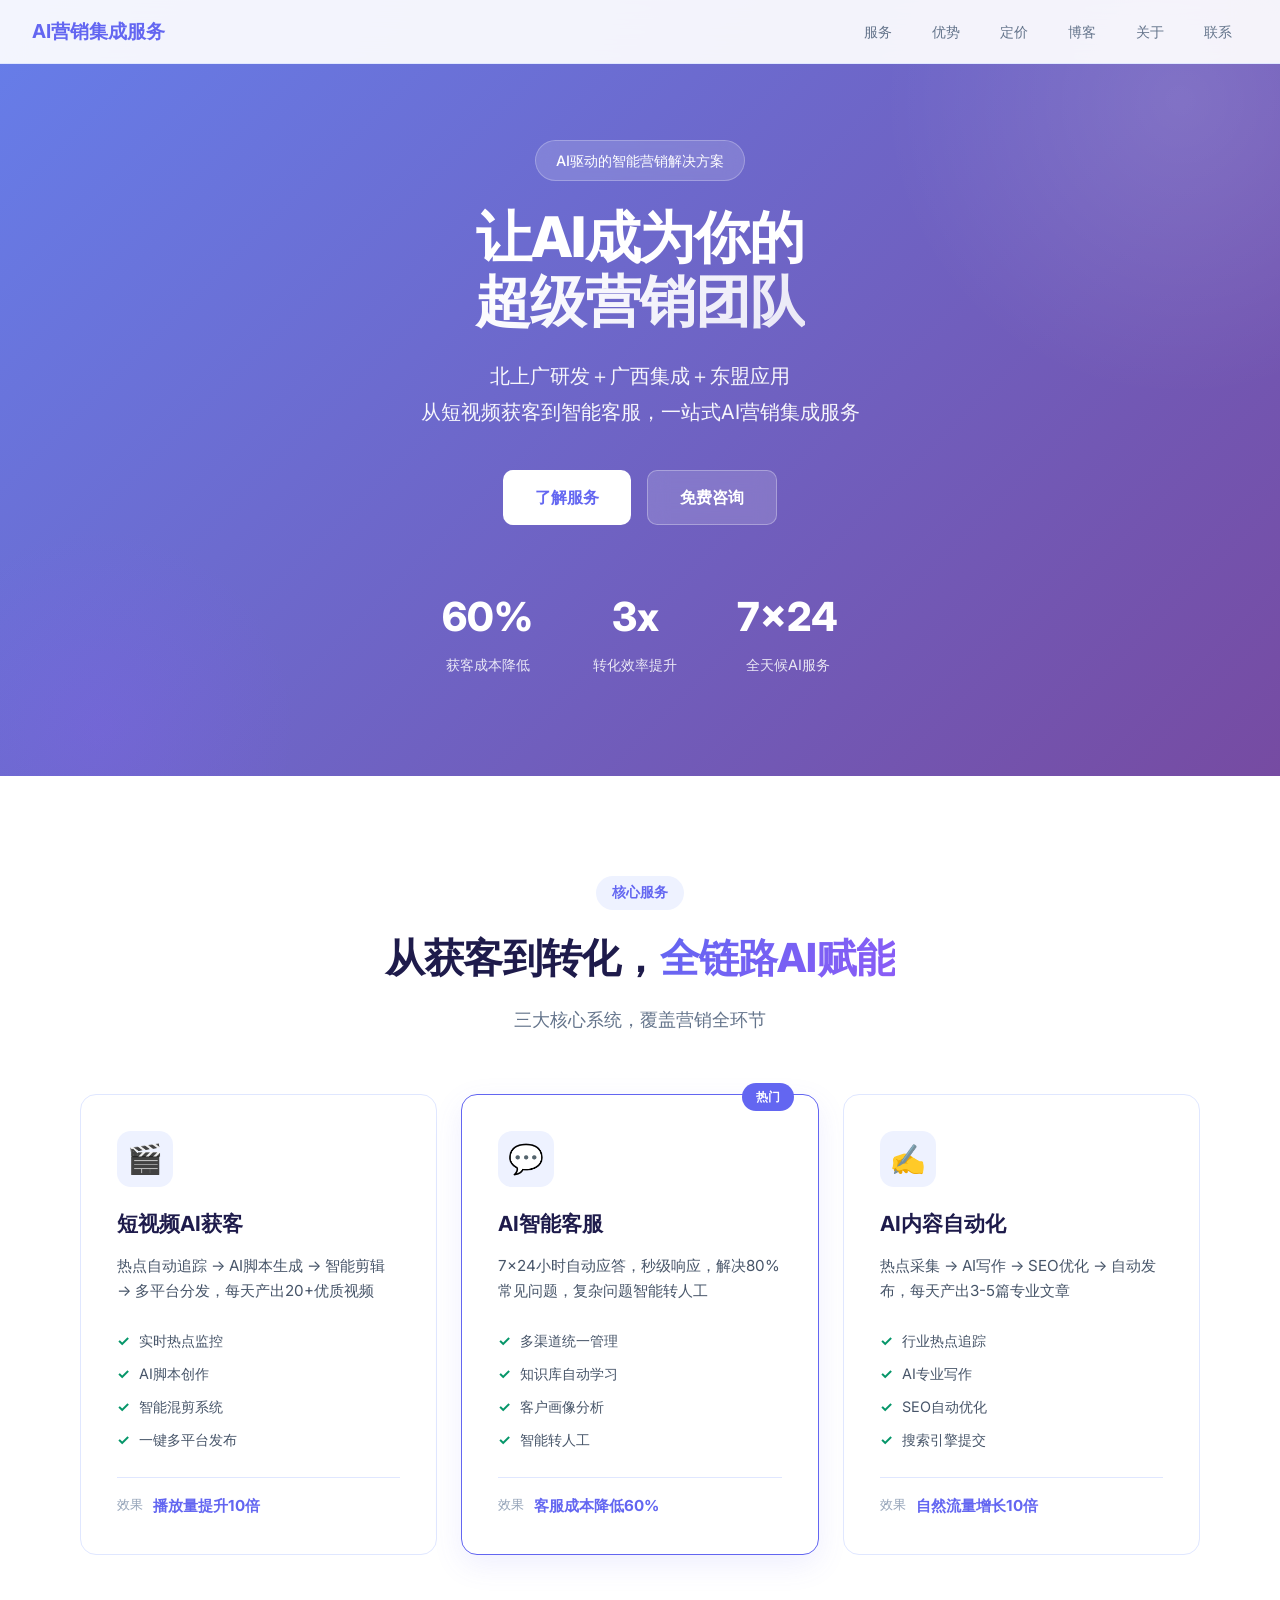
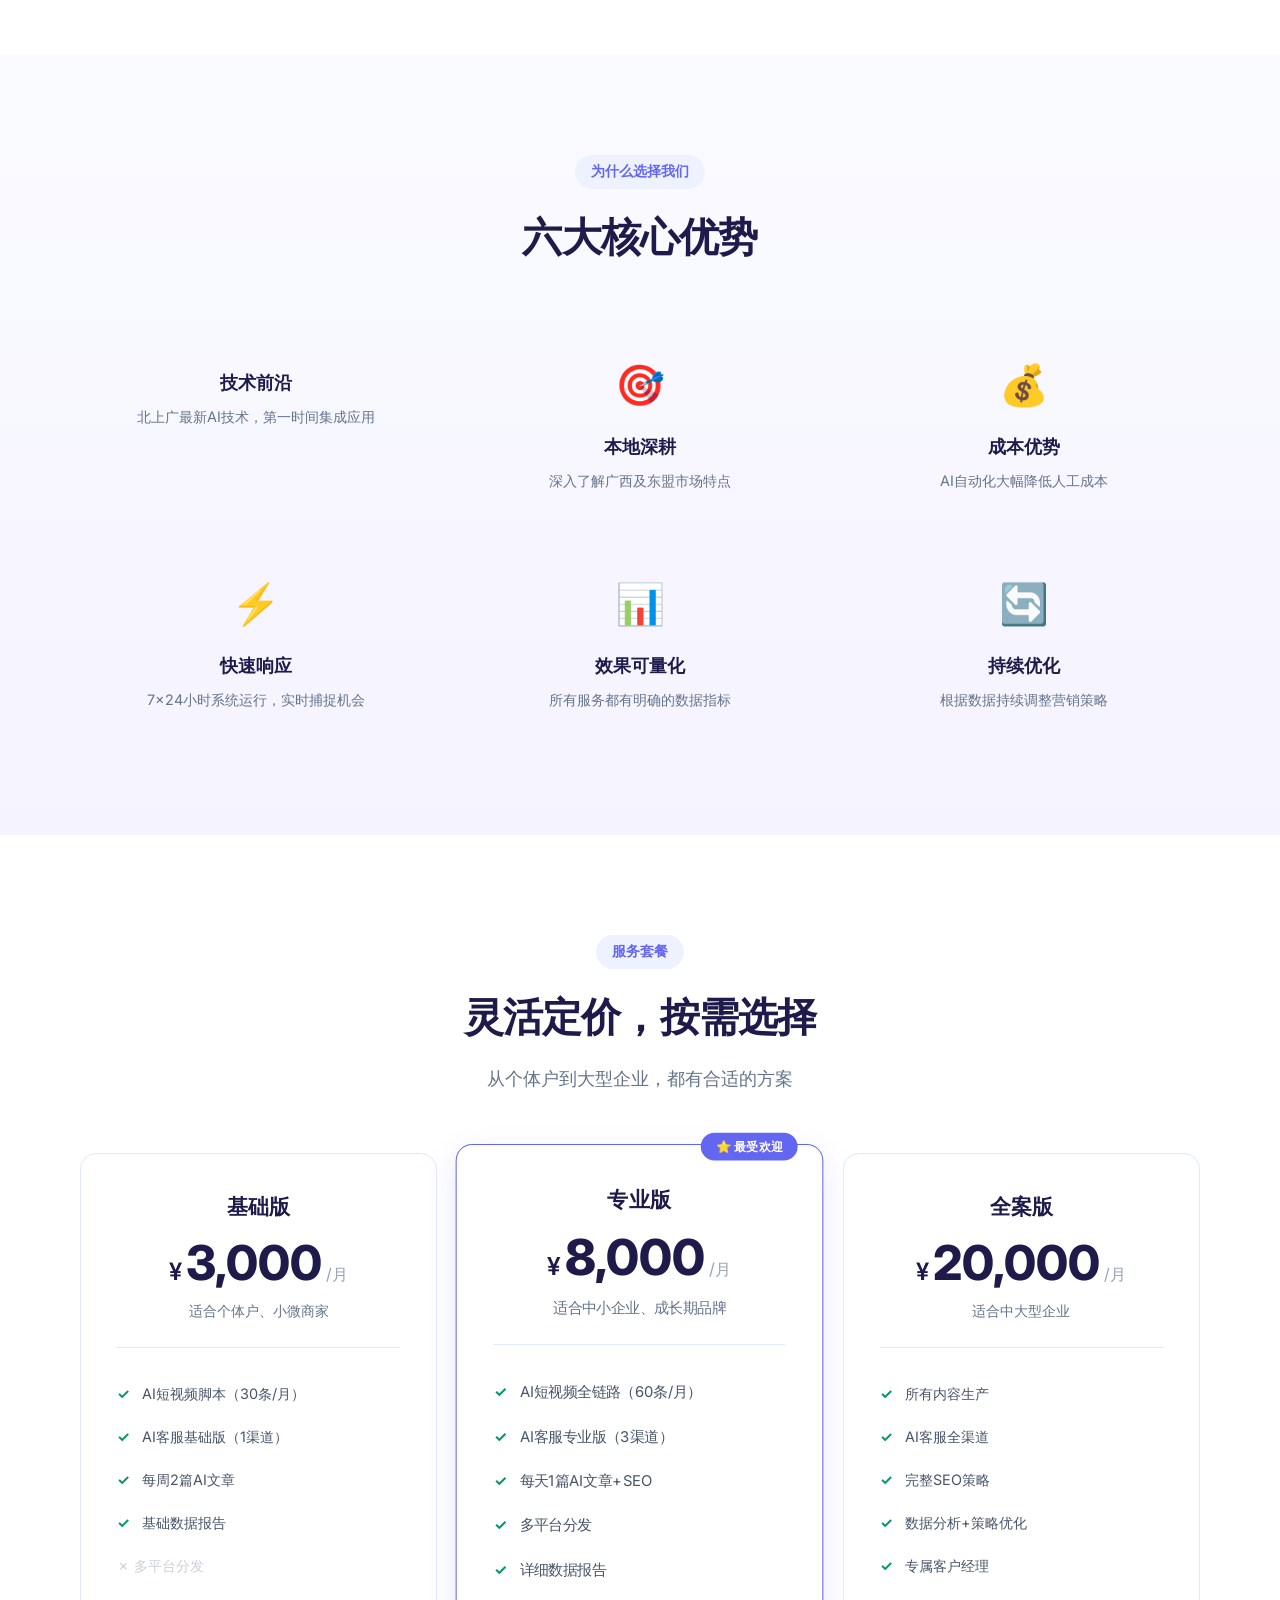
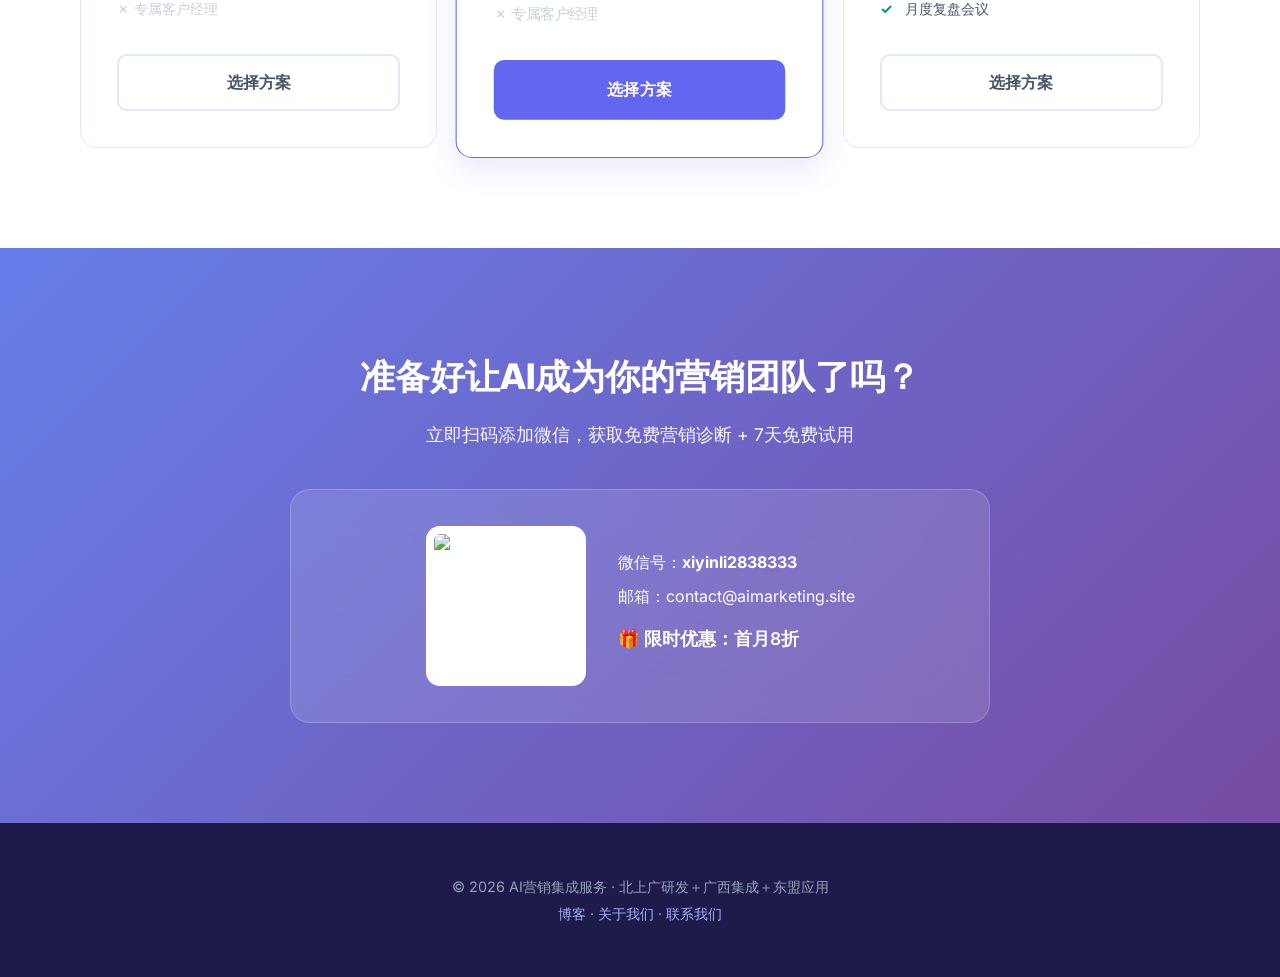
==== static/index.html @ c9c4475f "feat: 独立HTML官网首页 + 禁用Hugo首页生成" ====
<!DOCTYPE html>
<html lang="zh-CN">
<head>
  <meta charset="UTF-8">
  <meta name="viewport" content="width=device-width, initial-scale=1.0">
  <title>AI营销集成服务 - 让AI成为你的超级营销团队</title>
  <meta name="description" content="北上广研发＋广西集成＋东盟应用。从短视频获客到智能客服，一站式AI营销集成服务。">
  <link rel="preconnect" href="https://fonts.googleapis.com">
  <link rel="preconnect" href="https://fonts.gstatic.com" crossorigin>
  <link href="https://fonts.googleapis.com/css2?family=Inter:wght@400;500;600;700;800&display=swap" rel="stylesheet">
  <style>
    * { margin: 0; padding: 0; box-sizing: border-box; }
    body { font-family: 'Inter', -apple-system, BlinkMacSystemFont, 'Segoe UI', sans-serif; color: #1e293b; background: #fafbff; line-height: 1.6; }

    /* Navigation */
    nav { position: fixed; top: 0; left: 0; right: 0; background: rgba(255,255,255,0.92); backdrop-filter: blur(20px); border-bottom: 1px solid #e0e7ff; z-index: 100; padding: 0 32px; height: 64px; display: flex; align-items: center; justify-content: space-between; }
    .nav-logo { font-size: 1.2rem; font-weight: 700; color: #6366F1; text-decoration: none; }
    .nav-links { display: flex; gap: 8px; list-style: none; }
    .nav-links a { color: #64748b; text-decoration: none; font-size: 0.9rem; font-weight: 500; padding: 8px 16px; border-radius: 100px; transition: all 0.2s; }
    .nav-links a:hover { color: #6366F1; background: #EEF2FF; }

    /* Hero */
    .hero { background: linear-gradient(135deg, #667eea 0%, #764ba2 100%); color: white; padding: 140px 32px 100px; text-align: center; position: relative; overflow: hidden; min-height: 700px; display: flex; align-items: center; justify-content: center; }
    .hero::before { content: ''; position: absolute; top: -200px; right: -200px; width: 600px; height: 600px; background: radial-gradient(circle, rgba(255,255,255,0.12) 0%, transparent 70%); border-radius: 50%; }
    .hero::after { content: ''; position: absolute; bottom: -150px; left: -100px; width: 400px; height: 400px; background: radial-gradient(circle, rgba(139,92,246,0.2) 0%, transparent 70%); border-radius: 50%; }
    .hero-content { max-width: 800px; position: relative; z-index: 2; }
    .hero-badge { display: inline-block; background: rgba(255,255,255,0.15); backdrop-filter: blur(10px); padding: 8px 20px; border-radius: 100px; font-size: 0.9rem; font-weight: 500; margin-bottom: 24px; border: 1px solid rgba(255,255,255,0.25); }
    .hero h1 { font-size: 3.5rem; font-weight: 800; line-height: 1.15; margin-bottom: 24px; letter-spacing: -0.02em; }
    .hero h1 span { background: linear-gradient(135deg, #fff 0%, rgba(255,255,255,0.85) 100%); -webkit-background-clip: text; -webkit-text-fill-color: transparent; }
    .hero p { font-size: 1.25rem; opacity: 0.95; margin-bottom: 40px; line-height: 1.8; }
    .hero-cta { display: flex; gap: 16px; justify-content: center; margin-bottom: 60px; }
    .btn { display: inline-flex; align-items: center; padding: 14px 32px; border-radius: 10px; font-weight: 600; font-size: 1rem; text-decoration: none; transition: all 0.25s; cursor: pointer; border: none; }
    .btn-white { background: white; color: #6366F1; }
    .btn-white:hover { transform: translateY(-2px); box-shadow: 0 12px 30px rgba(0,0,0,0.2); }
    .btn-glass { background: rgba(255,255,255,0.15); color: white; border: 1px solid rgba(255,255,255,0.3); backdrop-filter: blur(10px); }
    .btn-glass:hover { background: rgba(255,255,255,0.25); }
    .hero-stats { display: flex; justify-content: center; gap: 60px; }
    .stat-number { font-size: 2.5rem; font-weight: 800; }
    .stat-label { font-size: 0.9rem; opacity: 0.85; margin-top: 4px; }

    /* Sections */
    .section { padding: 100px 32px; }
    .section-light { background: white; }
    .section-gray { background: linear-gradient(180deg, #FAFBFF 0%, #F5F3FF 100%); }
    .container { max-width: 1120px; margin: 0 auto; }
    .section-header { text-align: center; margin-bottom: 60px; }
    .section-badge { display: inline-block; background: #EEF2FF; color: #6366F1; padding: 6px 16px; border-radius: 100px; font-size: 0.85rem; font-weight: 600; margin-bottom: 16px; }
    .section-header h2 { font-size: 2.5rem; font-weight: 800; color: #1e1b4b; margin-bottom: 16px; letter-spacing: -0.02em; }
    .section-header p { font-size: 1.1rem; color: #64748b; }

    /* Services Grid */
    .services-grid { display: grid; grid-template-columns: repeat(3, 1fr); gap: 24px; }
    .service-card { background: white; border-radius: 16px; padding: 36px; border: 1px solid #e0e7ff; transition: all 0.3s; position: relative; }
    .service-card:hover { transform: translateY(-4px); box-shadow: 0 20px 40px rgba(99,102,241,0.12); border-color: #a5b4fc; }
    .service-card.featured { border-color: #6366F1; box-shadow: 0 10px 30px rgba(99,102,241,0.1); }
    .featured-tag { position: absolute; top: -12px; right: 24px; background: #6366F1; color: white; padding: 4px 14px; border-radius: 100px; font-size: 0.75rem; font-weight: 600; }
    .service-icon { width: 56px; height: 56px; background: #EEF2FF; border-radius: 14px; display: flex; align-items: center; justify-content: center; margin-bottom: 20px; font-size: 1.8rem; }
    .service-card h3 { font-size: 1.3rem; font-weight: 700; color: #1e1b4b; margin-bottom: 12px; }
    .service-card p { color: #475569; line-height: 1.7; margin-bottom: 20px; font-size: 0.95rem; }
    .service-features { list-style: none; }
    .service-features li { padding: 5px 0; color: #475569; font-size: 0.9rem; padding-left: 22px; position: relative; }
    .service-features li::before { content: '✓'; position: absolute; left: 0; color: #059669; font-weight: 700; }
    .service-result { margin-top: 20px; padding-top: 16px; border-top: 1px solid #e0e7ff; display: flex; align-items: center; gap: 10px; }
    .service-result span:first-child { font-size: 0.8rem; color: #94a3b8; }
    .service-result span:last-child { font-weight: 700; color: #6366F1; font-size: 0.95rem; }

    /* Why Grid */
    .why-grid { display: grid; grid-template-columns: repeat(3, 1fr); gap: 32px; }
    .why-item { text-align: center; padding: 24px; }
    .why-icon { font-size: 2.5rem; margin-bottom: 16px; }
    .why-item h4 { font-size: 1.1rem; font-weight: 700; color: #1e1b4b; margin-bottom: 8px; }
    .why-item p { color: #64748b; font-size: 0.9rem; }

    /* Pricing */
    .pricing-grid { display: grid; grid-template-columns: repeat(3, 1fr); gap: 24px; align-items: start; }
    .pricing-card { background: white; border-radius: 16px; padding: 36px; border: 1px solid #e0e7ff; transition: all 0.3s; position: relative; }
    .pricing-card:hover { transform: translateY(-4px); box-shadow: 0 20px 40px rgba(99,102,241,0.12); }
    .pricing-card.featured { border-color: #6366F1; box-shadow: 0 10px 30px rgba(99,102,241,0.15); transform: scale(1.03); }
    .pricing-card.featured:hover { transform: scale(1.03) translateY(-4px); }
    .pricing-header { text-align: center; margin-bottom: 24px; padding-bottom: 24px; border-bottom: 1px solid #e0e7ff; }
    .pricing-header h3 { font-size: 1.3rem; font-weight: 700; color: #1e1b4b; margin-bottom: 16px; }
    .pricing-price { display: flex; align-items: baseline; justify-content: center; gap: 4px; }
    .pricing-price .currency { font-size: 1.5rem; font-weight: 600; color: #1e1b4b; }
    .pricing-price .amount { font-size: 3rem; font-weight: 800; color: #1e1b4b; line-height: 1; }
    .pricing-price .period { font-size: 1rem; color: #94a3b8; }
    .pricing-desc { text-align: center; color: #64748b; font-size: 0.9rem; margin-top: 8px; }
    .pricing-features { list-style: none; margin: 24px 0; }
    .pricing-features li { padding: 10px 0; display: flex; align-items: center; gap: 12px; font-size: 0.9rem; color: #475569; }
    .pricing-features li.disabled { color: #94a3b8; opacity: 0.5; }
    .check { color: #059669; font-weight: 700; }
    .pricing-btn { display: block; text-align: center; padding: 14px; border-radius: 10px; font-weight: 600; text-decoration: none; transition: all 0.25s; border: 2px solid #e0e7ff; color: #475569; }
    .pricing-btn:hover { border-color: #6366F1; color: #6366F1; }
    .pricing-btn.primary { background: #6366F1; color: white; border-color: #6366F1; }
    .pricing-btn.primary:hover { background: #4F46E5; }

    /* CTA */
    .cta-section { background: linear-gradient(135deg, #667eea 0%, #764ba2 100%); padding: 100px 32px; }
    .cta-box { max-width: 700px; margin: 0 auto; text-align: center; color: white; }
    .cta-box h2 { font-size: 2.2rem; font-weight: 800; margin-bottom: 16px; }
    .cta-box > p { font-size: 1.1rem; opacity: 0.95; margin-bottom: 40px; }
    .cta-card { background: rgba(255,255,255,0.12); backdrop-filter: blur(20px); padding: 36px; border-radius: 20px; border: 1px solid rgba(255,255,255,0.2); display: flex; align-items: center; justify-content: center; gap: 32px; }
    .cta-qr { width: 160px; height: 160px; border-radius: 14px; padding: 8px; background: white; }
    .cta-info { text-align: left; }
    .cta-info p { margin: 0 0 8px 0; font-size: 1rem; }
    .cta-info strong { font-weight: 700; }

    /* Footer */
    footer { background: #1e1b4b; color: #94a3b8; padding: 48px 32px; text-align: center; }
    footer a { color: #a5b4fc; text-decoration: none; }
    footer a:hover { color: white; }
    footer p { margin: 4px 0; font-size: 0.9rem; }

    /* Responsive */
    @media (max-width: 900px) {
      .services-grid, .pricing-grid, .why-grid { grid-template-columns: 1fr; }
      .hero h1 { font-size: 2.5rem; }
      .hero-stats { gap: 32px; flex-wrap: wrap; }
      .stat-number { font-size: 2rem; }
      .section-header h2 { font-size: 2rem; }
      .cta-card { flex-direction: column; }
      .cta-info { text-align: center; }
      .pricing-card.featured { transform: none; }
      .pricing-card.featured:hover { transform: translateY(-4px); }
      nav { padding: 0 16px; }
      .nav-links a { padding: 6px 10px; font-size: 0.82rem; }
    }
    @media (max-width: 600px) {
      .hero { padding: 100px 20px 60px; min-height: auto; }
      .hero h1 { font-size: 2rem; }
      .hero p { font-size: 1rem; }
      .hero-cta { flex-direction: column; align-items: center; }
      .section { padding: 60px 20px; }
    }
  </style>
</head>
<body>

<!-- Navigation -->
<nav>
  <a href="/" class="nav-logo">AI营销集成服务</a>
  <ul class="nav-links">
    <li><a href="#services">服务</a></li>
    <li><a href="#why">优势</a></li>
    <li><a href="#pricing">定价</a></li>
    <li><a href="/posts/">博客</a></li>
    <li><a href="/about/">关于</a></li>
    <li><a href="#contact">联系</a></li>
  </ul>
</nav>

<!-- Hero -->
<section class="hero">
  <div class="hero-content">
    <div class="hero-badge"> AI驱动的智能营销解决方案</div>
    <h1>让AI成为你的<br><span>超级营销团队</span></h1>
    <p>北上广研发＋广西集成＋东盟应用<br>从短视频获客到智能客服，一站式AI营销集成服务</p>
    <div class="hero-cta">
      <a href="#services" class="btn btn-white">了解服务</a>
      <a href="#contact" class="btn btn-glass">免费咨询</a>
    </div>
    <div class="hero-stats">
      <div><div class="stat-number">60%</div><div class="stat-label">获客成本降低</div></div>
      <div><div class="stat-number">3x</div><div class="stat-label">转化效率提升</div></div>
      <div><div class="stat-number">7×24</div><div class="stat-label">全天候AI服务</div></div>
    </div>
  </div>
</section>

<!-- Services -->
<section id="services" class="section section-light">
  <div class="container">
    <div class="section-header">
      <div class="section-badge">核心服务</div>
      <h2>从获客到转化，<span style="background:linear-gradient(135deg,#6366F1,#8B5CF6);-webkit-background-clip:text;-webkit-text-fill-color:transparent;">全链路AI赋能</span></h2>
      <p>三大核心系统，覆盖营销全环节</p>
    </div>
    <div class="services-grid">
      <div class="service-card">
        <div class="service-icon">🎬</div>
        <h3>短视频AI获客</h3>
        <p>热点自动追踪 → AI脚本生成 → 智能剪辑 → 多平台分发，每天产出20+优质视频</p>
        <ul class="service-features">
          <li>实时热点监控</li>
          <li>AI脚本创作</li>
          <li>智能混剪系统</li>
          <li>一键多平台发布</li>
        </ul>
        <div class="service-result"><span>效果</span><span>播放量提升10倍</span></div>
      </div>
      <div class="service-card featured">
        <div class="featured-tag"> 热门</div>
        <div class="service-icon">💬</div>
        <h3>AI智能客服</h3>
        <p>7×24小时自动应答，秒级响应，解决80%常见问题，复杂问题智能转人工</p>
        <ul class="service-features">
          <li>多渠道统一管理</li>
          <li>知识库自动学习</li>
          <li>客户画像分析</li>
          <li>智能转人工</li>
        </ul>
        <div class="service-result"><span>效果</span><span>客服成本降低60%</span></div>
      </div>
      <div class="service-card">
        <div class="service-icon">✍️</div>
        <h3>AI内容自动化</h3>
        <p>热点采集 → AI写作 → SEO优化 → 自动发布，每天产出3-5篇专业文章</p>
        <ul class="service-features">
          <li>行业热点追踪</li>
          <li>AI专业写作</li>
          <li>SEO自动优化</li>
          <li>搜索引擎提交</li>
        </ul>
        <div class="service-result"><span>效果</span><span>自然流量增长10倍</span></div>
      </div>
    </div>
  </div>
</section>

<!-- Why -->
<section id="why" class="section section-gray">
  <div class="container">
    <div class="section-header">
      <div class="section-badge">为什么选择我们</div>
      <h2>六大核心优势</h2>
    </div>
    <div class="why-grid">
      <div class="why-item"><div class="why-icon"></div><h4>技术前沿</h4><p>北上广最新AI技术，第一时间集成应用</p></div>
      <div class="why-item"><div class="why-icon">🎯</div><h4>本地深耕</h4><p>深入了解广西及东盟市场特点</p></div>
      <div class="why-item"><div class="why-icon">💰</div><h4>成本优势</h4><p>AI自动化大幅降低人工成本</p></div>
      <div class="why-item"><div class="why-icon">⚡</div><h4>快速响应</h4><p>7×24小时系统运行，实时捕捉机会</p></div>
      <div class="why-item"><div class="why-icon">📊</div><h4>效果可量化</h4><p>所有服务都有明确的数据指标</p></div>
      <div class="why-item"><div class="why-icon">🔄</div><h4>持续优化</h4><p>根据数据持续调整营销策略</p></div>
    </div>
  </div>
</section>

<!-- Pricing -->
<section id="pricing" class="section section-light">
  <div class="container">
    <div class="section-header">
      <div class="section-badge">服务套餐</div>
      <h2>灵活定价，按需选择</h2>
      <p>从个体户到大型企业，都有合适的方案</p>
    </div>
    <div class="pricing-grid">
      <div class="pricing-card">
        <div class="pricing-header">
          <h3>基础版</h3>
          <div class="pricing-price"><span class="currency">¥</span><span class="amount">3,000</span><span class="period">/月</span></div>
          <p class="pricing-desc">适合个体户、小微商家</p>
        </div>
        <ul class="pricing-features">
          <li><span class="check">✓</span> AI短视频脚本（30条/月）</li>
          <li><span class="check">✓</span> AI客服基础版（1渠道）</li>
          <li><span class="check">✓</span> 每周2篇AI文章</li>
          <li><span class="check">✓</span> 基础数据报告</li>
          <li class="disabled">✗ 多平台分发</li>
          <li class="disabled">✗ 专属客户经理</li>
        </ul>
        <a href="#contact" class="pricing-btn">选择方案</a>
      </div>
      <div class="pricing-card featured">
        <div class="featured-tag">⭐ 最受欢迎</div>
        <div class="pricing-header">
          <h3>专业版</h3>
          <div class="pricing-price"><span class="currency">¥</span><span class="amount">8,000</span><span class="period">/月</span></div>
          <p class="pricing-desc">适合中小企业、成长期品牌</p>
        </div>
        <ul class="pricing-features">
          <li><span class="check">✓</span> AI短视频全链路（60条/月）</li>
          <li><span class="check">✓</span> AI客服专业版（3渠道）</li>
          <li><span class="check">✓</span> 每天1篇AI文章+SEO</li>
          <li><span class="check">✓</span> 多平台分发</li>
          <li><span class="check">✓</span> 详细数据报告</li>
          <li class="disabled">✗ 专属客户经理</li>
        </ul>
        <a href="#contact" class="pricing-btn primary">选择方案</a>
      </div>
      <div class="pricing-card">
        <div class="pricing-header">
          <h3>全案版</h3>
          <div class="pricing-price"><span class="currency">¥</span><span class="amount">20,000</span><span class="period">/月</span></div>
          <p class="pricing-desc">适合中大型企业</p>
        </div>
        <ul class="pricing-features">
          <li><span class="check">✓</span> 所有内容生产</li>
          <li><span class="check">✓</span> AI客服全渠道</li>
          <li><span class="check">✓</span> 完整SEO策略</li>
          <li><span class="check">✓</span> 数据分析+策略优化</li>
          <li><span class="check">✓</span> 专属客户经理</li>
          <li><span class="check">✓</span> 月度复盘会议</li>
        </ul>
        <a href="#contact" class="pricing-btn">选择方案</a>
      </div>
    </div>
  </div>
</section>

<!-- CTA -->
<section id="contact" class="cta-section">
  <div class="container">
    <div class="cta-box">
      <h2>准备好让AI成为你的营销团队了吗？</h2>
      <p>立即扫码添加微信，获取免费营销诊断 + 7天免费试用</p>
      <div class="cta-card">
        <img src="/images/wechat-qr.png" alt="微信二维码" class="cta-qr">
        <div class="cta-info">
          <p>微信号：<strong>xiyinli2838333</strong></p>
          <p>邮箱：contact@aimarketing.site</p>
          <p style="margin-top:16px;font-size:1.1rem;font-weight:600;">🎁 限时优惠：首月8折</p>
        </div>
      </div>
    </div>
  </div>
</section>

<!-- Footer -->
<footer>
  <p>&copy; 2026 AI营销集成服务 · 北上广研发＋广西集成＋东盟应用</p>
  <p><a href="/posts/">博客</a> · <a href="/about/">关于我们</a> · <a href="/contact/">联系我们</a></p>
</footer>

</body>
</html>
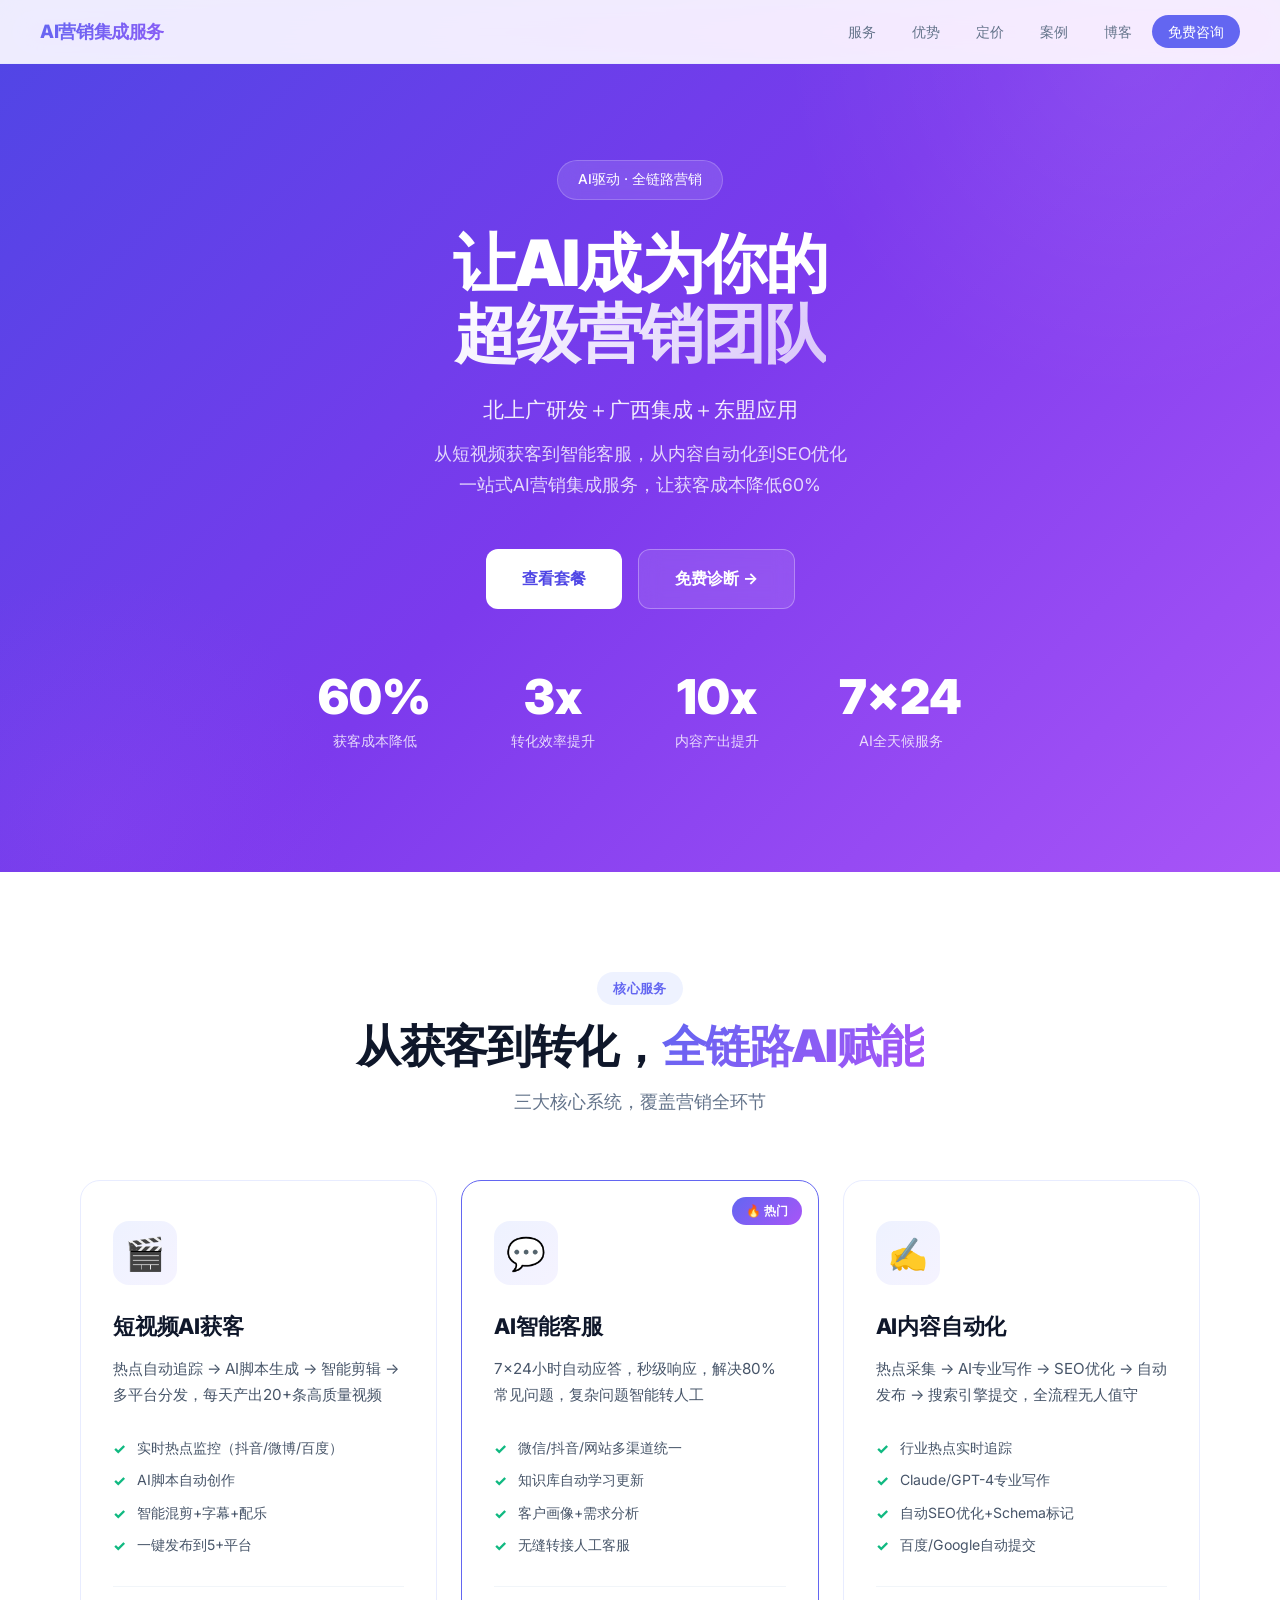
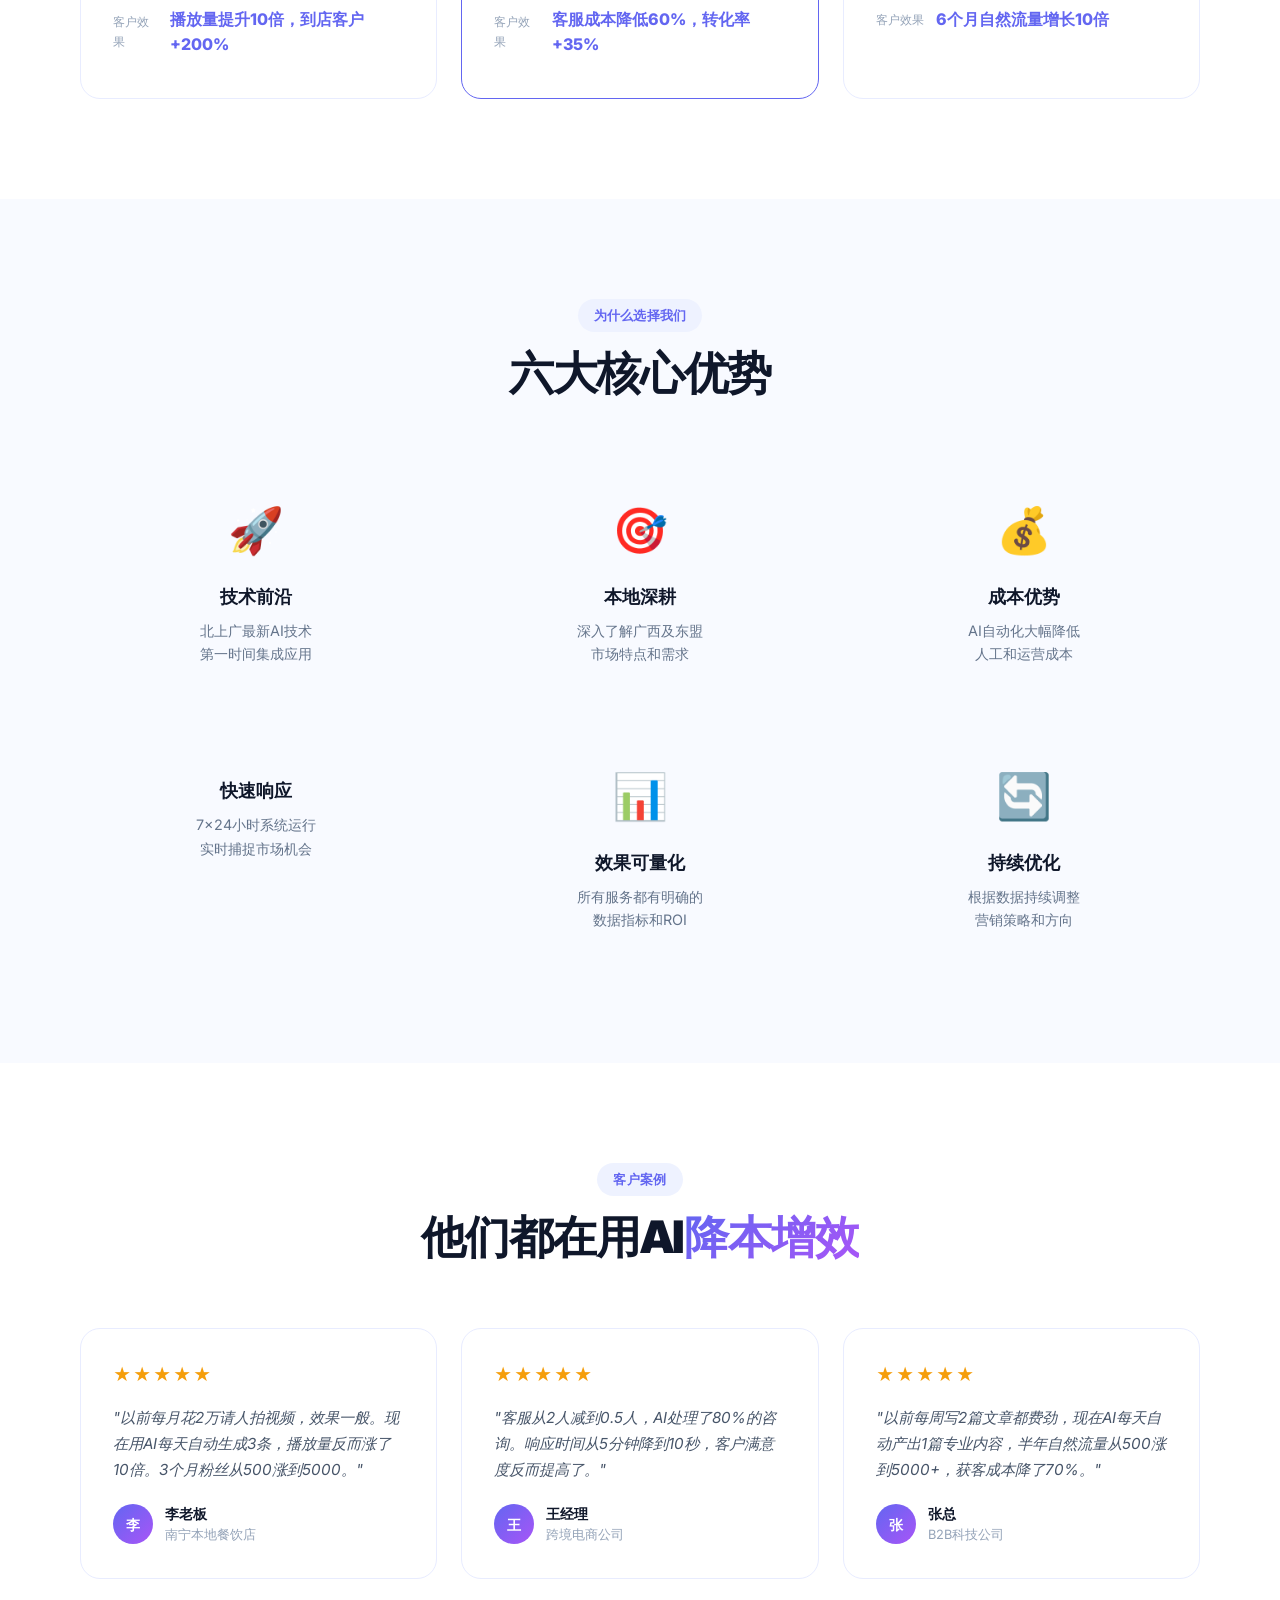
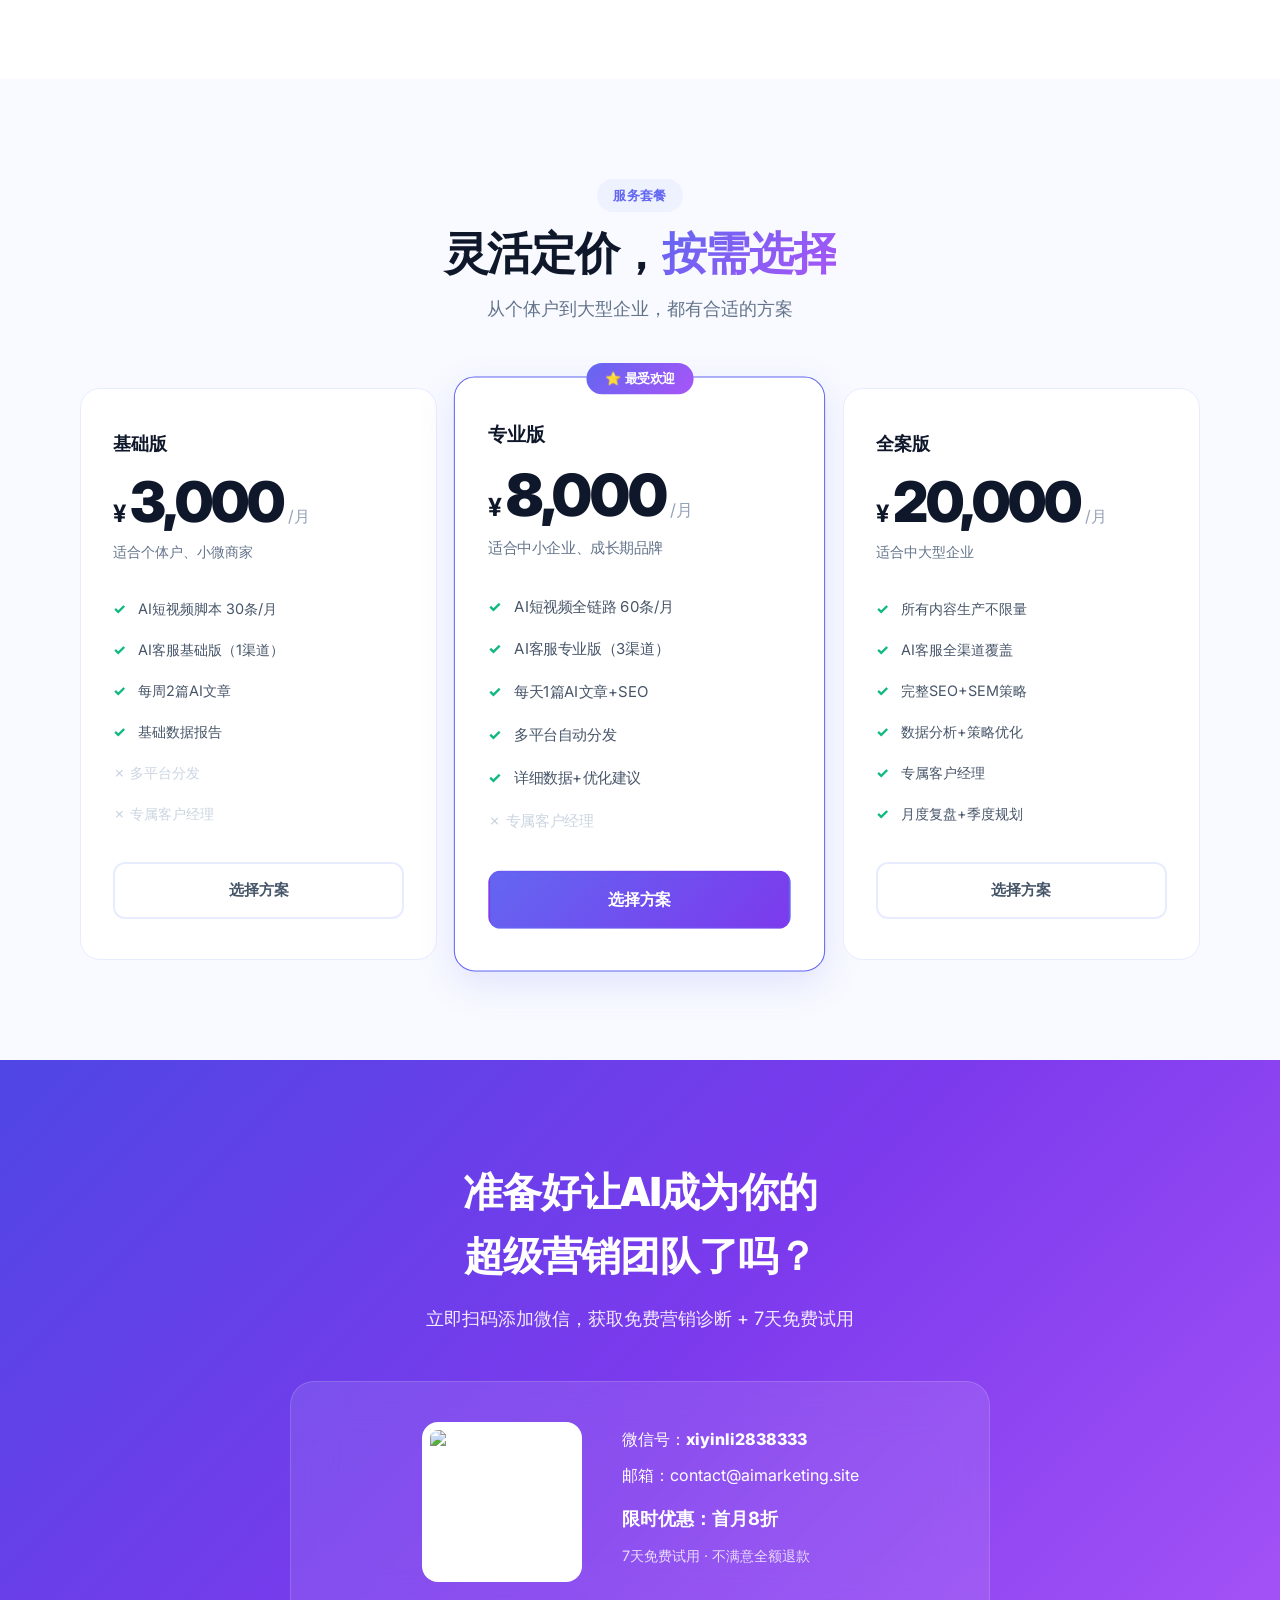
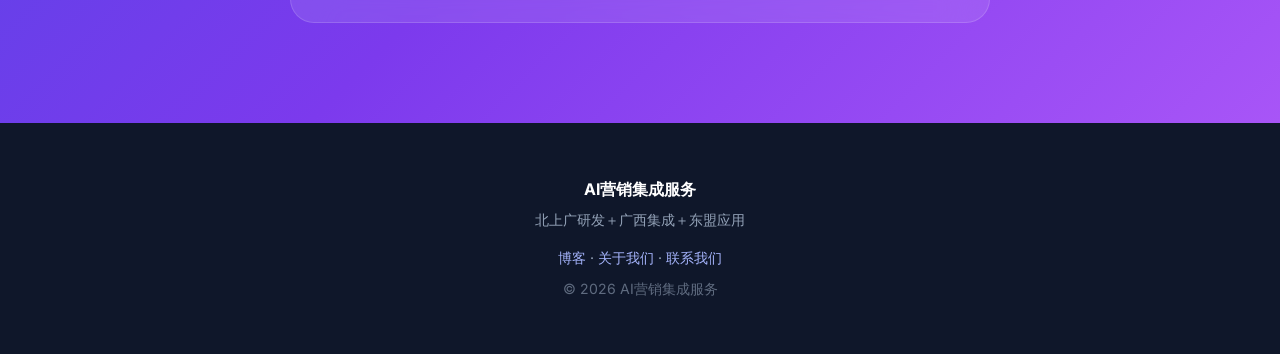
==== commit 78a88134: "fix: 根目录跳转到home.html官网" ====
--- a/static/index.html
+++ b/static/index.html
@@ -1,324 +1,11 @@
 <!DOCTYPE html>
-<html lang="zh-CN">
+<html>
 <head>
-  <meta charset="UTF-8">
-  <meta name="viewport" content="width=device-width, initial-scale=1.0">
-  <title>AI营销集成服务 - 让AI成为你的超级营销团队</title>
-  <meta name="description" content="北上广研发＋广西集成＋东盟应用。从短视频获客到智能客服，一站式AI营销集成服务。">
-  <link rel="preconnect" href="https://fonts.googleapis.com">
-  <link rel="preconnect" href="https://fonts.gstatic.com" crossorigin>
-  <link href="https://fonts.googleapis.com/css2?family=Inter:wght@400;500;600;700;800&display=swap" rel="stylesheet">
-  <style>
-    * { margin: 0; padding: 0; box-sizing: border-box; }
-    body { font-family: 'Inter', -apple-system, BlinkMacSystemFont, 'Segoe UI', sans-serif; color: #1e293b; background: #fafbff; line-height: 1.6; }
-
-    /* Navigation */
-    nav { position: fixed; top: 0; left: 0; right: 0; background: rgba(255,255,255,0.92); backdrop-filter: blur(20px); border-bottom: 1px solid #e0e7ff; z-index: 100; padding: 0 32px; height: 64px; display: flex; align-items: center; justify-content: space-between; }
-    .nav-logo { font-size: 1.2rem; font-weight: 700; color: #6366F1; text-decoration: none; }
-    .nav-links { display: flex; gap: 8px; list-style: none; }
-    .nav-links a { color: #64748b; text-decoration: none; font-size: 0.9rem; font-weight: 500; padding: 8px 16px; border-radius: 100px; transition: all 0.2s; }
-    .nav-links a:hover { color: #6366F1; background: #EEF2FF; }
-
-    /* Hero */
-    .hero { background: linear-gradient(135deg, #667eea 0%, #764ba2 100%); color: white; padding: 140px 32px 100px; text-align: center; position: relative; overflow: hidden; min-height: 700px; display: flex; align-items: center; justify-content: center; }
-    .hero::before { content: ''; position: absolute; top: -200px; right: -200px; width: 600px; height: 600px; background: radial-gradient(circle, rgba(255,255,255,0.12) 0%, transparent 70%); border-radius: 50%; }
-    .hero::after { content: ''; position: absolute; bottom: -150px; left: -100px; width: 400px; height: 400px; background: radial-gradient(circle, rgba(139,92,246,0.2) 0%, transparent 70%); border-radius: 50%; }
-    .hero-content { max-width: 800px; position: relative; z-index: 2; }
-    .hero-badge { display: inline-block; background: rgba(255,255,255,0.15); backdrop-filter: blur(10px); padding: 8px 20px; border-radius: 100px; font-size: 0.9rem; font-weight: 500; margin-bottom: 24px; border: 1px solid rgba(255,255,255,0.25); }
-    .hero h1 { font-size: 3.5rem; font-weight: 800; line-height: 1.15; margin-bottom: 24px; letter-spacing: -0.02em; }
-    .hero h1 span { background: linear-gradient(135deg, #fff 0%, rgba(255,255,255,0.85) 100%); -webkit-background-clip: text; -webkit-text-fill-color: transparent; }
-    .hero p { font-size: 1.25rem; opacity: 0.95; margin-bottom: 40px; line-height: 1.8; }
-    .hero-cta { display: flex; gap: 16px; justify-content: center; margin-bottom: 60px; }
-    .btn { display: inline-flex; align-items: center; padding: 14px 32px; border-radius: 10px; font-weight: 600; font-size: 1rem; text-decoration: none; transition: all 0.25s; cursor: pointer; border: none; }
-    .btn-white { background: white; color: #6366F1; }
-    .btn-white:hover { transform: translateY(-2px); box-shadow: 0 12px 30px rgba(0,0,0,0.2); }
-    .btn-glass { background: rgba(255,255,255,0.15); color: white; border: 1px solid rgba(255,255,255,0.3); backdrop-filter: blur(10px); }
-    .btn-glass:hover { background: rgba(255,255,255,0.25); }
-    .hero-stats { display: flex; justify-content: center; gap: 60px; }
-    .stat-number { font-size: 2.5rem; font-weight: 800; }
-    .stat-label { font-size: 0.9rem; opacity: 0.85; margin-top: 4px; }
-
-    /* Sections */
-    .section { padding: 100px 32px; }
-    .section-light { background: white; }
-    .section-gray { background: linear-gradient(180deg, #FAFBFF 0%, #F5F3FF 100%); }
-    .container { max-width: 1120px; margin: 0 auto; }
-    .section-header { text-align: center; margin-bottom: 60px; }
-    .section-badge { display: inline-block; background: #EEF2FF; color: #6366F1; padding: 6px 16px; border-radius: 100px; font-size: 0.85rem; font-weight: 600; margin-bottom: 16px; }
-    .section-header h2 { font-size: 2.5rem; font-weight: 800; color: #1e1b4b; margin-bottom: 16px; letter-spacing: -0.02em; }
-    .section-header p { font-size: 1.1rem; color: #64748b; }
-
-    /* Services Grid */
-    .services-grid { display: grid; grid-template-columns: repeat(3, 1fr); gap: 24px; }
-    .service-card { background: white; border-radius: 16px; padding: 36px; border: 1px solid #e0e7ff; transition: all 0.3s; position: relative; }
-    .service-card:hover { transform: translateY(-4px); box-shadow: 0 20px 40px rgba(99,102,241,0.12); border-color: #a5b4fc; }
-    .service-card.featured { border-color: #6366F1; box-shadow: 0 10px 30px rgba(99,102,241,0.1); }
-    .featured-tag { position: absolute; top: -12px; right: 24px; background: #6366F1; color: white; padding: 4px 14px; border-radius: 100px; font-size: 0.75rem; font-weight: 600; }
-    .service-icon { width: 56px; height: 56px; background: #EEF2FF; border-radius: 14px; display: flex; align-items: center; justify-content: center; margin-bottom: 20px; font-size: 1.8rem; }
-    .service-card h3 { font-size: 1.3rem; font-weight: 700; color: #1e1b4b; margin-bottom: 12px; }
-    .service-card p { color: #475569; line-height: 1.7; margin-bottom: 20px; font-size: 0.95rem; }
-    .service-features { list-style: none; }
-    .service-features li { padding: 5px 0; color: #475569; font-size: 0.9rem; padding-left: 22px; position: relative; }
-    .service-features li::before { content: '✓'; position: absolute; left: 0; color: #059669; font-weight: 700; }
-    .service-result { margin-top: 20px; padding-top: 16px; border-top: 1px solid #e0e7ff; display: flex; align-items: center; gap: 10px; }
-    .service-result span:first-child { font-size: 0.8rem; color: #94a3b8; }
-    .service-result span:last-child { font-weight: 700; color: #6366F1; font-size: 0.95rem; }
-
-    /* Why Grid */
-    .why-grid { display: grid; grid-template-columns: repeat(3, 1fr); gap: 32px; }
-    .why-item { text-align: center; padding: 24px; }
-    .why-icon { font-size: 2.5rem; margin-bottom: 16px; }
-    .why-item h4 { font-size: 1.1rem; font-weight: 700; color: #1e1b4b; margin-bottom: 8px; }
-    .why-item p { color: #64748b; font-size: 0.9rem; }
-
-    /* Pricing */
-    .pricing-grid { display: grid; grid-template-columns: repeat(3, 1fr); gap: 24px; align-items: start; }
-    .pricing-card { background: white; border-radius: 16px; padding: 36px; border: 1px solid #e0e7ff; transition: all 0.3s; position: relative; }
-    .pricing-card:hover { transform: translateY(-4px); box-shadow: 0 20px 40px rgba(99,102,241,0.12); }
-    .pricing-card.featured { border-color: #6366F1; box-shadow: 0 10px 30px rgba(99,102,241,0.15); transform: scale(1.03); }
-    .pricing-card.featured:hover { transform: scale(1.03) translateY(-4px); }
-    .pricing-header { text-align: center; margin-bottom: 24px; padding-bottom: 24px; border-bottom: 1px solid #e0e7ff; }
-    .pricing-header h3 { font-size: 1.3rem; font-weight: 700; color: #1e1b4b; margin-bottom: 16px; }
-    .pricing-price { display: flex; align-items: baseline; justify-content: center; gap: 4px; }
-    .pricing-price .currency { font-size: 1.5rem; font-weight: 600; color: #1e1b4b; }
-    .pricing-price .amount { font-size: 3rem; font-weight: 800; color: #1e1b4b; line-height: 1; }
-    .pricing-price .period { font-size: 1rem; color: #94a3b8; }
-    .pricing-desc { text-align: center; color: #64748b; font-size: 0.9rem; margin-top: 8px; }
-    .pricing-features { list-style: none; margin: 24px 0; }
-    .pricing-features li { padding: 10px 0; display: flex; align-items: center; gap: 12px; font-size: 0.9rem; color: #475569; }
-    .pricing-features li.disabled { color: #94a3b8; opacity: 0.5; }
-    .check { color: #059669; font-weight: 700; }
-    .pricing-btn { display: block; text-align: center; padding: 14px; border-radius: 10px; font-weight: 600; text-decoration: none; transition: all 0.25s; border: 2px solid #e0e7ff; color: #475569; }
-    .pricing-btn:hover { border-color: #6366F1; color: #6366F1; }
-    .pricing-btn.primary { background: #6366F1; color: white; border-color: #6366F1; }
-    .pricing-btn.primary:hover { background: #4F46E5; }
-
-    /* CTA */
-    .cta-section { background: linear-gradient(135deg, #667eea 0%, #764ba2 100%); padding: 100px 32px; }
-    .cta-box { max-width: 700px; margin: 0 auto; text-align: center; color: white; }
-    .cta-box h2 { font-size: 2.2rem; font-weight: 800; margin-bottom: 16px; }
-    .cta-box > p { font-size: 1.1rem; opacity: 0.95; margin-bottom: 40px; }
-    .cta-card { background: rgba(255,255,255,0.12); backdrop-filter: blur(20px); padding: 36px; border-radius: 20px; border: 1px solid rgba(255,255,255,0.2); display: flex; align-items: center; justify-content: center; gap: 32px; }
-    .cta-qr { width: 160px; height: 160px; border-radius: 14px; padding: 8px; background: white; }
-    .cta-info { text-align: left; }
-    .cta-info p { margin: 0 0 8px 0; font-size: 1rem; }
-    .cta-info strong { font-weight: 700; }
-
-    /* Footer */
-    footer { background: #1e1b4b; color: #94a3b8; padding: 48px 32px; text-align: center; }
-    footer a { color: #a5b4fc; text-decoration: none; }
-    footer a:hover { color: white; }
-    footer p { margin: 4px 0; font-size: 0.9rem; }
-
-    /* Responsive */
-    @media (max-width: 900px) {
-      .services-grid, .pricing-grid, .why-grid { grid-template-columns: 1fr; }
-      .hero h1 { font-size: 2.5rem; }
-      .hero-stats { gap: 32px; flex-wrap: wrap; }
-      .stat-number { font-size: 2rem; }
-      .section-header h2 { font-size: 2rem; }
-      .cta-card { flex-direction: column; }
-      .cta-info { text-align: center; }
-      .pricing-card.featured { transform: none; }
-      .pricing-card.featured:hover { transform: translateY(-4px); }
-      nav { padding: 0 16px; }
-      .nav-links a { padding: 6px 10px; font-size: 0.82rem; }
-    }
-    @media (max-width: 600px) {
-      .hero { padding: 100px 20px 60px; min-height: auto; }
-      .hero h1 { font-size: 2rem; }
-      .hero p { font-size: 1rem; }
-      .hero-cta { flex-direction: column; align-items: center; }
-      .section { padding: 60px 20px; }
-    }
-  </style>
+  <meta charset="utf-8">
+  <title>AI营销集成服务</title>
+  <meta http-equiv="refresh" content="0;url=home.html">
 </head>
 <body>
-
-<!-- Navigation -->
-<nav>
-  <a href="/" class="nav-logo">AI营销集成服务</a>
-  <ul class="nav-links">
-    <li><a href="#services">服务</a></li>
-    <li><a href="#why">优势</a></li>
-    <li><a href="#pricing">定价</a></li>
-    <li><a href="/posts/">博客</a></li>
-    <li><a href="/about/">关于</a></li>
-    <li><a href="#contact">联系</a></li>
-  </ul>
-</nav>
-
-<!-- Hero -->
-<section class="hero">
-  <div class="hero-content">
-    <div class="hero-badge"> AI驱动的智能营销解决方案</div>
-    <h1>让AI成为你的<br><span>超级营销团队</span></h1>
-    <p>北上广研发＋广西集成＋东盟应用<br>从短视频获客到智能客服，一站式AI营销集成服务</p>
-    <div class="hero-cta">
-      <a href="#services" class="btn btn-white">了解服务</a>
-      <a href="#contact" class="btn btn-glass">免费咨询</a>
-    </div>
-    <div class="hero-stats">
-      <div><div class="stat-number">60%</div><div class="stat-label">获客成本降低</div></div>
-      <div><div class="stat-number">3x</div><div class="stat-label">转化效率提升</div></div>
-      <div><div class="stat-number">7×24</div><div class="stat-label">全天候AI服务</div></div>
-    </div>
-  </div>
-</section>
-
-<!-- Services -->
-<section id="services" class="section section-light">
-  <div class="container">
-    <div class="section-header">
-      <div class="section-badge">核心服务</div>
-      <h2>从获客到转化，<span style="background:linear-gradient(135deg,#6366F1,#8B5CF6);-webkit-background-clip:text;-webkit-text-fill-color:transparent;">全链路AI赋能</span></h2>
-      <p>三大核心系统，覆盖营销全环节</p>
-    </div>
-    <div class="services-grid">
-      <div class="service-card">
-        <div class="service-icon">🎬</div>
-        <h3>短视频AI获客</h3>
-        <p>热点自动追踪 → AI脚本生成 → 智能剪辑 → 多平台分发，每天产出20+优质视频</p>
-        <ul class="service-features">
-          <li>实时热点监控</li>
-          <li>AI脚本创作</li>
-          <li>智能混剪系统</li>
-          <li>一键多平台发布</li>
-        </ul>
-        <div class="service-result"><span>效果</span><span>播放量提升10倍</span></div>
-      </div>
-      <div class="service-card featured">
-        <div class="featured-tag"> 热门</div>
-        <div class="service-icon">💬</div>
-        <h3>AI智能客服</h3>
-        <p>7×24小时自动应答，秒级响应，解决80%常见问题，复杂问题智能转人工</p>
-        <ul class="service-features">
-          <li>多渠道统一管理</li>
-          <li>知识库自动学习</li>
-          <li>客户画像分析</li>
-          <li>智能转人工</li>
-        </ul>
-        <div class="service-result"><span>效果</span><span>客服成本降低60%</span></div>
-      </div>
-      <div class="service-card">
-        <div class="service-icon">✍️</div>
-        <h3>AI内容自动化</h3>
-        <p>热点采集 → AI写作 → SEO优化 → 自动发布，每天产出3-5篇专业文章</p>
-        <ul class="service-features">
-          <li>行业热点追踪</li>
-          <li>AI专业写作</li>
-          <li>SEO自动优化</li>
-          <li>搜索引擎提交</li>
-        </ul>
-        <div class="service-result"><span>效果</span><span>自然流量增长10倍</span></div>
-      </div>
-    </div>
-  </div>
-</section>
-
-<!-- Why -->
-<section id="why" class="section section-gray">
-  <div class="container">
-    <div class="section-header">
-      <div class="section-badge">为什么选择我们</div>
-      <h2>六大核心优势</h2>
-    </div>
-    <div class="why-grid">
-      <div class="why-item"><div class="why-icon"></div><h4>技术前沿</h4><p>北上广最新AI技术，第一时间集成应用</p></div>
-      <div class="why-item"><div class="why-icon">🎯</div><h4>本地深耕</h4><p>深入了解广西及东盟市场特点</p></div>
-      <div class="why-item"><div class="why-icon">💰</div><h4>成本优势</h4><p>AI自动化大幅降低人工成本</p></div>
-      <div class="why-item"><div class="why-icon">⚡</div><h4>快速响应</h4><p>7×24小时系统运行，实时捕捉机会</p></div>
-      <div class="why-item"><div class="why-icon">📊</div><h4>效果可量化</h4><p>所有服务都有明确的数据指标</p></div>
-      <div class="why-item"><div class="why-icon">🔄</div><h4>持续优化</h4><p>根据数据持续调整营销策略</p></div>
-    </div>
-  </div>
-</section>
-
-<!-- Pricing -->
-<section id="pricing" class="section section-light">
-  <div class="container">
-    <div class="section-header">
-      <div class="section-badge">服务套餐</div>
-      <h2>灵活定价，按需选择</h2>
-      <p>从个体户到大型企业，都有合适的方案</p>
-    </div>
-    <div class="pricing-grid">
-      <div class="pricing-card">
-        <div class="pricing-header">
-          <h3>基础版</h3>
-          <div class="pricing-price"><span class="currency">¥</span><span class="amount">3,000</span><span class="period">/月</span></div>
-          <p class="pricing-desc">适合个体户、小微商家</p>
-        </div>
-        <ul class="pricing-features">
-          <li><span class="check">✓</span> AI短视频脚本（30条/月）</li>
-          <li><span class="check">✓</span> AI客服基础版（1渠道）</li>
-          <li><span class="check">✓</span> 每周2篇AI文章</li>
-          <li><span class="check">✓</span> 基础数据报告</li>
-          <li class="disabled">✗ 多平台分发</li>
-          <li class="disabled">✗ 专属客户经理</li>
-        </ul>
-        <a href="#contact" class="pricing-btn">选择方案</a>
-      </div>
-      <div class="pricing-card featured">
-        <div class="featured-tag">⭐ 最受欢迎</div>
-        <div class="pricing-header">
-          <h3>专业版</h3>
-          <div class="pricing-price"><span class="currency">¥</span><span class="amount">8,000</span><span class="period">/月</span></div>
-          <p class="pricing-desc">适合中小企业、成长期品牌</p>
-        </div>
-        <ul class="pricing-features">
-          <li><span class="check">✓</span> AI短视频全链路（60条/月）</li>
-          <li><span class="check">✓</span> AI客服专业版（3渠道）</li>
-          <li><span class="check">✓</span> 每天1篇AI文章+SEO</li>
-          <li><span class="check">✓</span> 多平台分发</li>
-          <li><span class="check">✓</span> 详细数据报告</li>
-          <li class="disabled">✗ 专属客户经理</li>
-        </ul>
-        <a href="#contact" class="pricing-btn primary">选择方案</a>
-      </div>
-      <div class="pricing-card">
-        <div class="pricing-header">
-          <h3>全案版</h3>
-          <div class="pricing-price"><span class="currency">¥</span><span class="amount">20,000</span><span class="period">/月</span></div>
-          <p class="pricing-desc">适合中大型企业</p>
-        </div>
-        <ul class="pricing-features">
-          <li><span class="check">✓</span> 所有内容生产</li>
-          <li><span class="check">✓</span> AI客服全渠道</li>
-          <li><span class="check">✓</span> 完整SEO策略</li>
-          <li><span class="check">✓</span> 数据分析+策略优化</li>
-          <li><span class="check">✓</span> 专属客户经理</li>
-          <li><span class="check">✓</span> 月度复盘会议</li>
-        </ul>
-        <a href="#contact" class="pricing-btn">选择方案</a>
-      </div>
-    </div>
-  </div>
-</section>
-
-<!-- CTA -->
-<section id="contact" class="cta-section">
-  <div class="container">
-    <div class="cta-box">
-      <h2>准备好让AI成为你的营销团队了吗？</h2>
-      <p>立即扫码添加微信，获取免费营销诊断 + 7天免费试用</p>
-      <div class="cta-card">
-        <img src="/images/wechat-qr.png" alt="微信二维码" class="cta-qr">
-        <div class="cta-info">
-          <p>微信号：<strong>xiyinli2838333</strong></p>
-          <p>邮箱：contact@aimarketing.site</p>
-          <p style="margin-top:16px;font-size:1.1rem;font-weight:600;">🎁 限时优惠：首月8折</p>
-        </div>
-      </div>
-    </div>
-  </div>
-</section>
-
-<!-- Footer -->
-<footer>
-  <p>&copy; 2026 AI营销集成服务 · 北上广研发＋广西集成＋东盟应用</p>
-  <p><a href="/posts/">博客</a> · <a href="/about/">关于我们</a> · <a href="/contact/">联系我们</a></p>
-</footer>
-
+  <p>跳转到官网 → <a href="home.html">点击这里</a></p>
 </body>
 </html>
